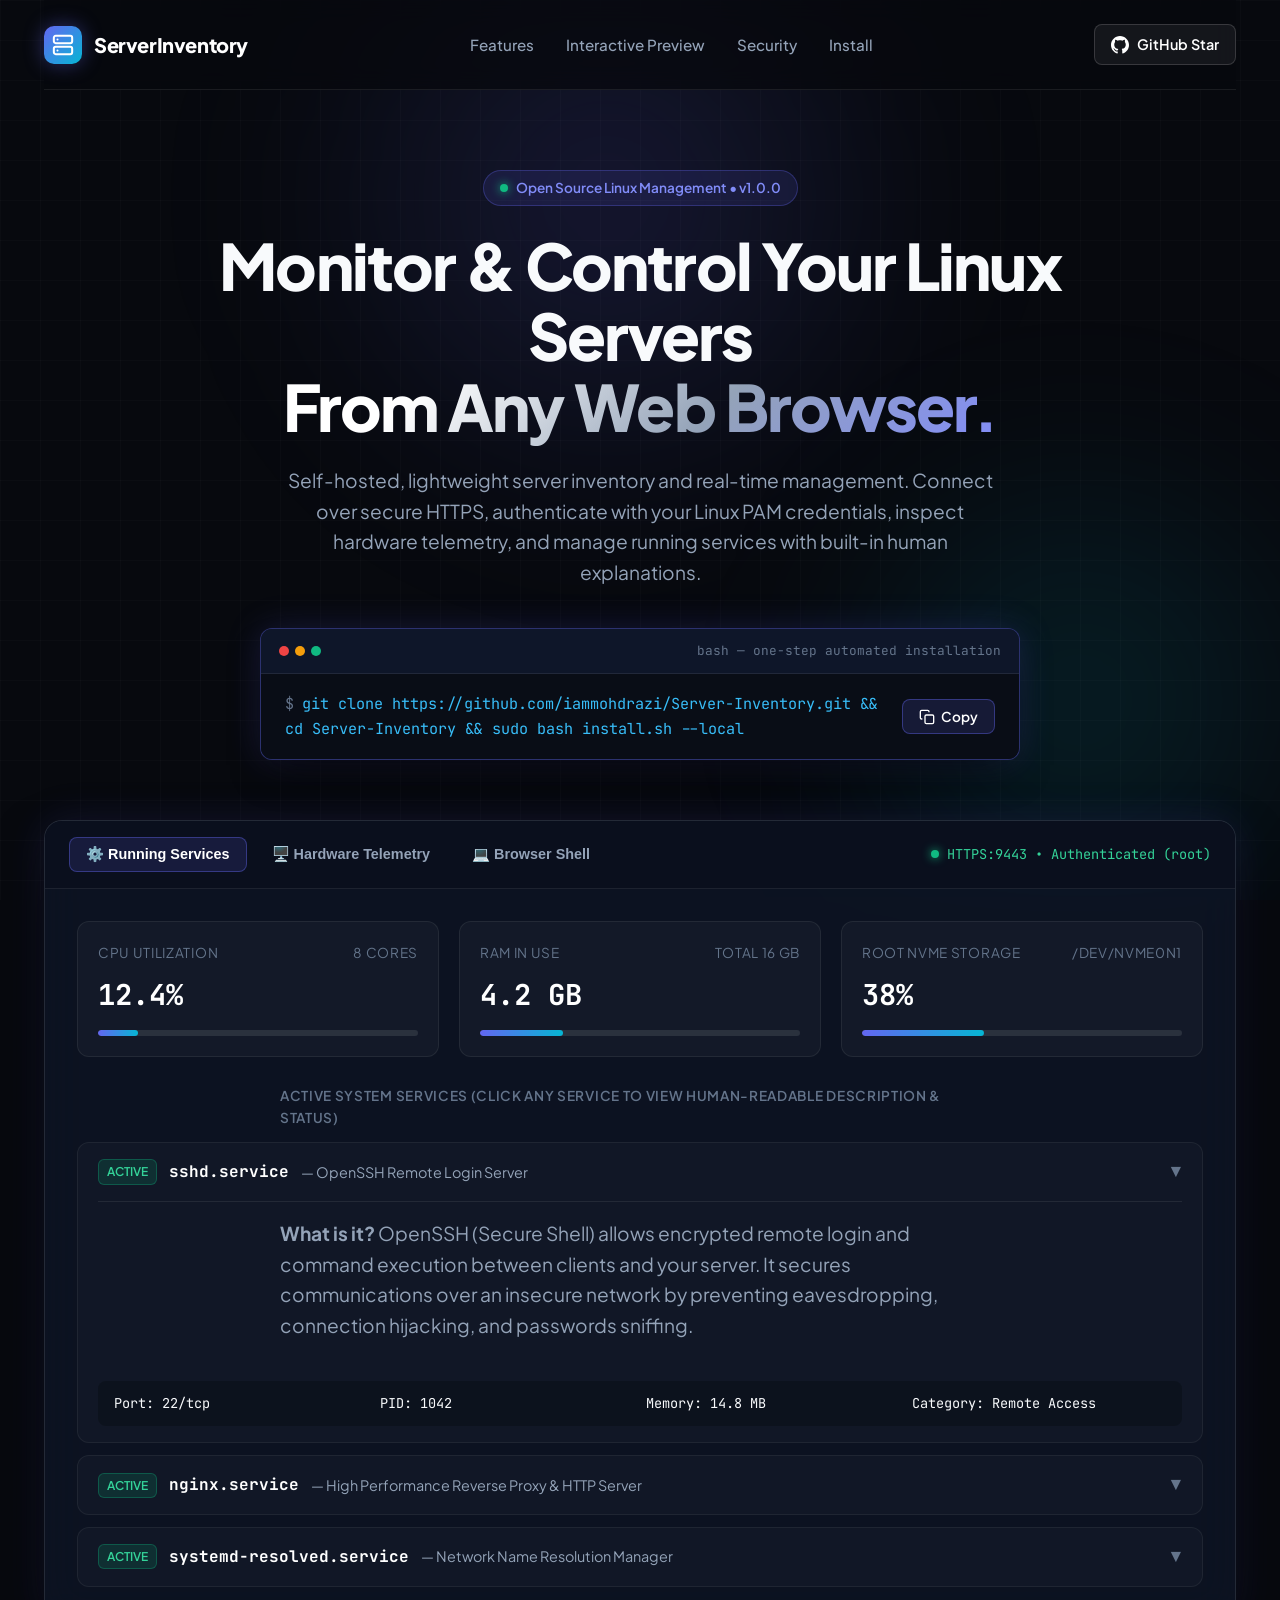
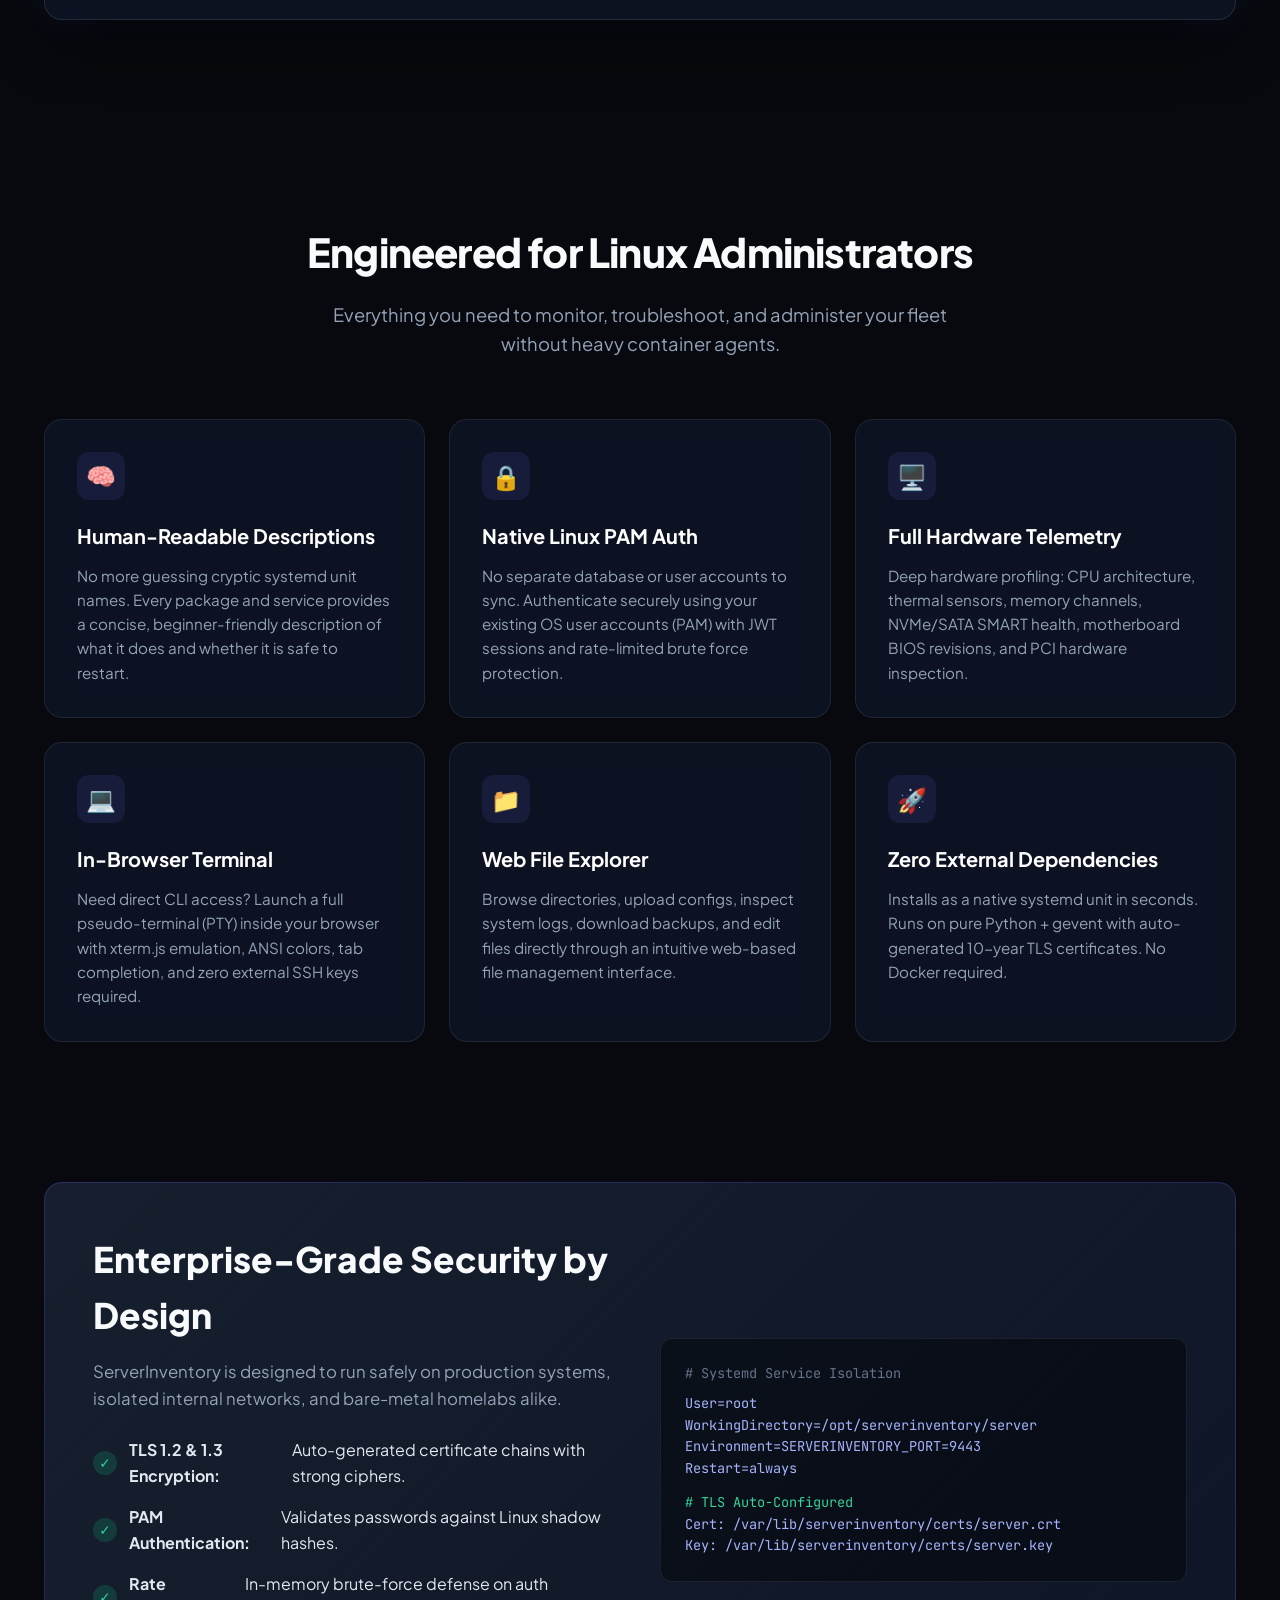
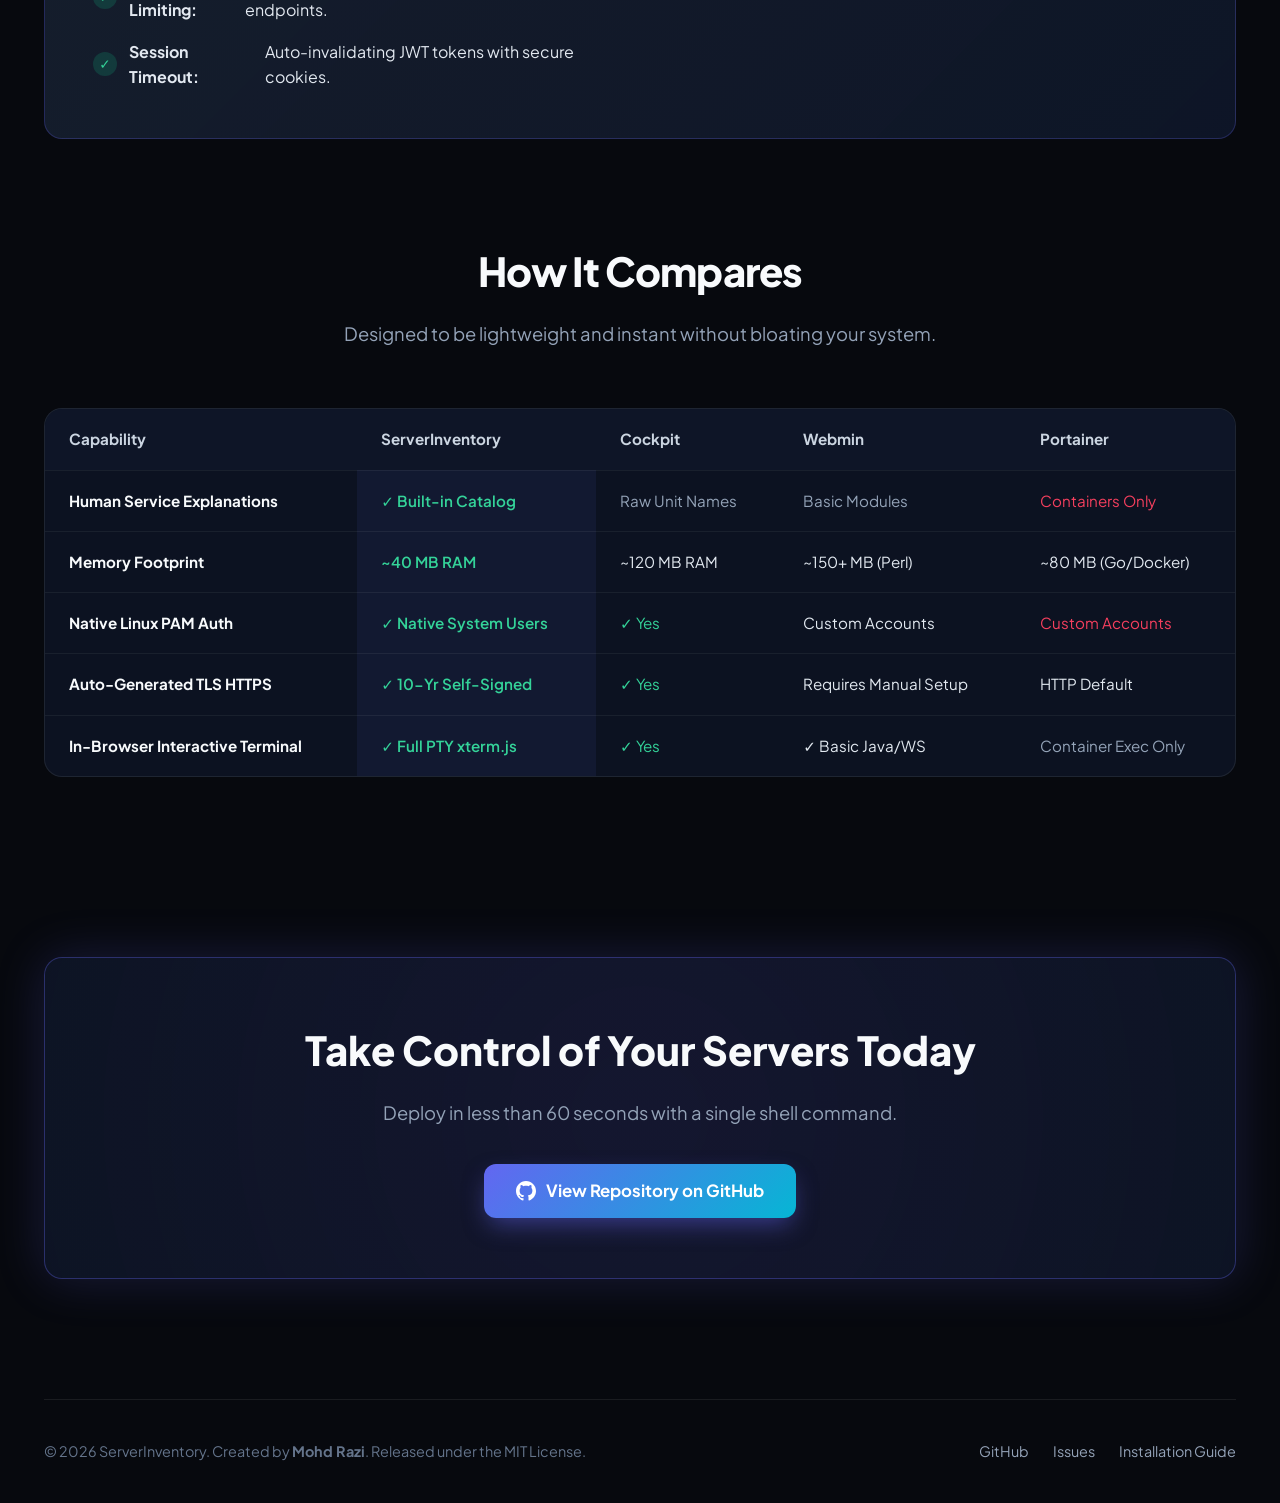
==== docs/index.html @ f26a41cb "feat: add premium GitHub Pages landing page in docs/" ====
<!DOCTYPE html>
<html lang="en">
<head>
    <meta charset="UTF-8">
    <meta name="viewport" content="width=device-width, initial-scale=1.0">
    <title>ServerInventory — Modern Linux Server Management & Telemetry</title>
    <meta name="description" content="A lightweight, self-hosted Linux management dashboard with HTTPS, PAM authentication, human-readable service descriptions, hardware telemetry, and web terminal.">
    
    <!-- Google Fonts -->
    <link rel="preconnect" href="https://fonts.googleapis.com">
    <link rel="preconnect" href="https://fonts.gstatic.com" crossorigin>
    <link href="https://fonts.googleapis.com/css2?family=JetBrains+Mono:wght@400;500;600&family=Plus+Jakarta+Sans:wght@400;500;600;700;800&display=swap" rel="stylesheet">

    <style>
        :root {
            --bg-dark: #07090e;
            --bg-card: rgba(15, 23, 42, 0.7);
            --bg-card-hover: rgba(30, 41, 59, 0.85);
            --border-glow: rgba(99, 102, 241, 0.25);
            --border-subtle: rgba(255, 255, 255, 0.08);
            --primary: #6366f1;
            --primary-light: #818cf8;
            --secondary: #06b6d4;
            --accent: #a855f7;
            --emerald: #10b981;
            --amber: #f59e0b;
            --rose: #f43f5e;
            --text-main: #f8fafc;
            --text-muted: #94a3b8;
            --text-dim: #64748b;
            --radius-lg: 18px;
            --radius-md: 12px;
            --radius-sm: 8px;
            --font-sans: 'Plus Jakarta Sans', system-ui, -apple-system, sans-serif;
            --font-mono: 'JetBrains Mono', monospace;
        }

        * {
            box-sizing: border-box;
            margin: 0;
            padding: 0;
        }

        body {
            background-color: var(--bg-dark);
            color: var(--text-main);
            font-family: var(--font-sans);
            line-height: 1.6;
            overflow-x: hidden;
            selection-background-color: var(--primary);
            selection-color: #fff;
        }

        /* Ambient Glow & Background Grid */
        .ambient-glow {
            position: fixed;
            top: 0;
            left: 0;
            right: 0;
            bottom: 0;
            pointer-events: none;
            z-index: 0;
            overflow: hidden;
        }

        .glow-orb-1 {
            position: absolute;
            top: -150px;
            left: 20%;
            width: 700px;
            height: 700px;
            background: radial-gradient(circle, rgba(99, 102, 241, 0.18) 0%, rgba(99, 102, 241, 0) 70%);
            border-radius: 50%;
            filter: blur(80px);
            animation: pulse-slow 8s infinite alternate ease-in-out;
        }

        .glow-orb-2 {
            position: absolute;
            top: 400px;
            right: -100px;
            width: 600px;
            height: 600px;
            background: radial-gradient(circle, rgba(6, 182, 212, 0.14) 0%, rgba(6, 182, 212, 0) 70%);
            border-radius: 50%;
            filter: blur(80px);
        }

        .grid-overlay {
            position: fixed;
            top: 0;
            left: 0;
            width: 100%;
            height: 100%;
            background-image: 
                linear-gradient(to right, rgba(255, 255, 255, 0.02) 1px, transparent 1px),
                linear-gradient(to bottom, rgba(255, 255, 255, 0.02) 1px, transparent 1px);
            background-size: 40px 40px;
            pointer-events: none;
            z-index: 0;
        }

        @keyframes pulse-slow {
            0% { transform: scale(1) translate(0, 0); opacity: 0.8; }
            100% { transform: scale(1.15) translate(30px, 40px); opacity: 1; }
        }

        /* Layout Container */
        .container {
            max-width: 1240px;
            margin: 0 auto;
            padding: 0 24px;
            position: relative;
            z-index: 1;
        }

        /* Navigation */
        .navbar {
            padding: 24px 0;
            display: flex;
            align-items: center;
            justify-content: space-between;
            border-bottom: 1px solid var(--border-subtle);
            backdrop-filter: blur(12px);
            position: sticky;
            top: 0;
            z-index: 100;
            background: rgba(7, 9, 14, 0.75);
        }

        .logo {
            display: flex;
            align-items: center;
            gap: 12px;
            text-decoration: none;
            color: #fff;
            font-weight: 800;
            font-size: 1.25rem;
            letter-spacing: -0.02em;
        }

        .logo-icon {
            width: 38px;
            height: 38px;
            background: linear-gradient(135deg, var(--primary), var(--secondary));
            border-radius: 10px;
            display: flex;
            align-items: center;
            justify-content: center;
            box-shadow: 0 0 20px rgba(99, 102, 241, 0.4);
        }

        .nav-links {
            display: flex;
            align-items: center;
            gap: 32px;
            list-style: none;
        }

        .nav-link {
            color: var(--text-muted);
            text-decoration: none;
            font-size: 0.95rem;
            font-weight: 500;
            transition: color 0.2s;
        }

        .nav-link:hover {
            color: #fff;
        }

        .nav-cta {
            display: flex;
            align-items: center;
            gap: 12px;
        }

        .btn-github {
            display: inline-flex;
            align-items: center;
            gap: 8px;
            background: rgba(255, 255, 255, 0.06);
            border: 1px solid rgba(255, 255, 255, 0.15);
            color: #fff;
            padding: 8px 16px;
            border-radius: var(--radius-sm);
            text-decoration: none;
            font-size: 0.9rem;
            font-weight: 600;
            transition: all 0.2s;
        }

        .btn-github:hover {
            background: rgba(255, 255, 255, 0.12);
            border-color: rgba(255, 255, 255, 0.3);
            transform: translateY(-1px);
        }

        /* Hero Section */
        .hero {
            padding: 80px 0 60px;
            text-align: center;
        }

        .badge-pill {
            display: inline-flex;
            align-items: center;
            gap: 8px;
            padding: 6px 16px;
            border-radius: 999px;
            background: rgba(99, 102, 241, 0.12);
            border: 1px solid rgba(99, 102, 241, 0.3);
            color: var(--primary-light);
            font-size: 0.85rem;
            font-weight: 600;
            margin-bottom: 24px;
        }

        .badge-dot {
            width: 8px;
            height: 8px;
            border-radius: 50%;
            background: var(--emerald);
            box-shadow: 0 0 10px var(--emerald);
            animation: pulse-dot 2s infinite;
        }

        @keyframes pulse-dot {
            0%, 100% { opacity: 1; transform: scale(1); }
            50% { opacity: 0.4; transform: scale(0.85); }
        }

        .hero h1 {
            font-size: clamp(2.5rem, 5vw, 4.25rem);
            font-weight: 800;
            line-height: 1.1;
            letter-spacing: -0.03em;
            margin-bottom: 24px;
            max-width: 900px;
            margin-left: auto;
            margin-right: auto;
        }

        .text-gradient {
            background: linear-gradient(135deg, #fff 20%, #94a3b8 60%, var(--primary-light) 100%);
            -webkit-background-clip: text;
            -webkit-text-fill-color: transparent;
        }

        .hero p {
            font-size: 1.2rem;
            color: var(--text-muted);
            max-width: 720px;
            margin: 0 auto 40px;
            font-weight: 400;
        }

        /* Quick Install Terminal Box */
        .install-box {
            max-width: 760px;
            margin: 0 auto 60px;
            background: #0f172a;
            border: 1px solid rgba(99, 102, 241, 0.35);
            border-radius: var(--radius-md);
            box-shadow: 0 20px 40px -15px rgba(0, 0, 0, 0.7), 0 0 35px rgba(99, 102, 241, 0.2);
            overflow: hidden;
            text-align: left;
        }

        .install-box-header {
            background: rgba(15, 23, 42, 0.9);
            padding: 12px 18px;
            display: flex;
            align-items: center;
            justify-content: space-between;
            border-bottom: 1px solid rgba(255, 255, 255, 0.08);
        }

        .terminal-dots {
            display: flex;
            gap: 6px;
        }

        .terminal-dot {
            width: 10px;
            height: 10px;
            border-radius: 50%;
        }

        .dot-red { background: #ef4444; }
        .dot-yellow { background: #f59e0b; }
        .dot-green { background: #10b981; }

        .terminal-title {
            font-family: var(--font-mono);
            font-size: 0.8rem;
            color: var(--text-dim);
        }

        .install-content {
            padding: 18px 24px;
            display: flex;
            align-items: center;
            justify-content: space-between;
            font-family: var(--font-mono);
            font-size: 0.95rem;
            background: #090d16;
            gap: 16px;
        }

        .command-text {
            color: #38bdf8;
            word-break: break-all;
        }

        .command-text span {
            color: var(--text-dim);
            user-select: none;
            margin-right: 8px;
        }

        .btn-copy {
            background: rgba(99, 102, 241, 0.15);
            border: 1px solid rgba(99, 102, 241, 0.4);
            color: #fff;
            padding: 8px 16px;
            border-radius: var(--radius-sm);
            font-family: var(--font-sans);
            font-size: 0.85rem;
            font-weight: 600;
            cursor: pointer;
            transition: all 0.2s;
            display: flex;
            align-items: center;
            gap: 6px;
            white-space: nowrap;
        }

        .btn-copy:hover {
            background: var(--primary);
            box-shadow: 0 0 15px rgba(99, 102, 241, 0.5);
        }

        /* Interactive Dashboard Preview */
        .preview-wrapper {
            margin: 20px auto 100px;
            background: rgba(15, 23, 42, 0.7);
            border: 1px solid rgba(255, 255, 255, 0.1);
            border-radius: var(--radius-lg);
            overflow: hidden;
            box-shadow: 0 25px 60px -12px rgba(0, 0, 0, 0.8), 0 0 40px rgba(99, 102, 241, 0.15);
            backdrop-filter: blur(20px);
        }

        .preview-topbar {
            background: rgba(10, 15, 29, 0.9);
            padding: 16px 24px;
            display: flex;
            align-items: center;
            justify-content: space-between;
            border-bottom: 1px solid rgba(255, 255, 255, 0.08);
            flex-wrap: wrap;
            gap: 16px;
        }

        .preview-tabs {
            display: flex;
            gap: 8px;
        }

        .preview-tab {
            padding: 8px 16px;
            border-radius: var(--radius-sm);
            background: transparent;
            border: 1px solid transparent;
            color: var(--text-muted);
            font-size: 0.9rem;
            font-weight: 600;
            cursor: pointer;
            transition: all 0.2s;
            display: flex;
            align-items: center;
            gap: 8px;
        }

        .preview-tab.active {
            background: rgba(99, 102, 241, 0.15);
            border-color: rgba(99, 102, 241, 0.4);
            color: #fff;
        }

        .preview-tab:hover:not(.active) {
            color: #fff;
            background: rgba(255, 255, 255, 0.04);
        }

        .preview-body {
            padding: 32px;
            min-height: 480px;
            text-align: left;
        }

        /* Mockup Cards */
        .stats-grid {
            display: grid;
            grid-template-columns: repeat(auto-fit, minmax(220px, 1fr));
            gap: 20px;
            margin-bottom: 28px;
        }

        .stat-card {
            background: rgba(255, 255, 255, 0.03);
            border: 1px solid rgba(255, 255, 255, 0.07);
            border-radius: var(--radius-md);
            padding: 20px;
            transition: transform 0.2s;
        }

        .stat-card:hover {
            border-color: rgba(99, 102, 241, 0.3);
            transform: translateY(-2px);
        }

        .stat-label {
            font-size: 0.85rem;
            color: var(--text-dim);
            text-transform: uppercase;
            letter-spacing: 0.05em;
            margin-bottom: 8px;
            display: flex;
            justify-content: space-between;
        }

        .stat-value {
            font-size: 1.8rem;
            font-weight: 700;
            color: #fff;
            font-family: var(--font-mono);
        }

        .stat-bar {
            height: 6px;
            background: rgba(255, 255, 255, 0.1);
            border-radius: 999px;
            margin-top: 12px;
            overflow: hidden;
        }

        .stat-bar-fill {
            height: 100%;
            border-radius: 999px;
            background: linear-gradient(90deg, var(--primary), var(--secondary));
        }

        /* Mockup Service Item */
        .service-list {
            display: flex;
            flex-direction: column;
            gap: 12px;
        }

        .service-item {
            background: rgba(255, 255, 255, 0.025);
            border: 1px solid rgba(255, 255, 255, 0.06);
            border-radius: var(--radius-md);
            padding: 16px 20px;
            cursor: pointer;
            transition: all 0.2s ease;
        }

        .service-item:hover {
            background: rgba(255, 255, 255, 0.05);
            border-color: rgba(99, 102, 241, 0.3);
        }

        .service-header {
            display: flex;
            align-items: center;
            justify-content: space-between;
        }

        .service-left {
            display: flex;
            align-items: center;
            gap: 12px;
        }

        .service-badge-running {
            background: rgba(16, 185, 129, 0.15);
            color: #34d399;
            border: 1px solid rgba(16, 185, 129, 0.3);
            padding: 2px 8px;
            border-radius: 6px;
            font-size: 0.75rem;
            font-weight: 600;
            text-transform: uppercase;
        }

        .service-name {
            font-weight: 700;
            font-size: 1rem;
            font-family: var(--font-mono);
            color: #fff;
        }

        .service-desc-brief {
            color: var(--text-muted);
            font-size: 0.9rem;
        }

        .service-dropdown {
            margin-top: 16px;
            padding-top: 16px;
            border-top: 1px solid rgba(255, 255, 255, 0.08);
            display: none;
            animation: fadeIn 0.2s ease-in-out;
        }

        .service-item.open .service-dropdown {
            display: block;
        }

        .service-desc-full {
            font-size: 0.95rem;
            color: #cbd5e1;
            margin-bottom: 12px;
            line-height: 1.6;
        }

        .service-meta-grid {
            display: grid;
            grid-template-columns: repeat(auto-fit, minmax(180px, 1fr));
            gap: 12px;
            background: rgba(0, 0, 0, 0.25);
            padding: 12px 16px;
            border-radius: var(--radius-sm);
            font-family: var(--font-mono);
            font-size: 0.85rem;
        }

        @keyframes fadeIn {
            from { opacity: 0; transform: translateY(-4px); }
            to { opacity: 1; transform: translateY(0); }
        }

        /* Features Grid */
        .features {
            padding: 40px 0 100px;
        }

        .section-header {
            text-align: center;
            margin-bottom: 60px;
        }

        .section-header h2 {
            font-size: 2.5rem;
            font-weight: 800;
            letter-spacing: -0.02em;
            margin-bottom: 16px;
        }

        .section-header p {
            color: var(--text-muted);
            font-size: 1.15rem;
            max-width: 640px;
            margin: 0 auto;
        }

        .feature-grid {
            display: grid;
            grid-template-columns: repeat(auto-fit, minmax(340px, 1fr));
            gap: 24px;
        }

        .feature-card {
            background: var(--bg-card);
            border: 1px solid var(--border-subtle);
            border-radius: var(--radius-lg);
            padding: 32px;
            transition: all 0.3s ease;
            position: relative;
            backdrop-filter: blur(12px);
        }

        .feature-card:hover {
            border-color: var(--border-glow);
            transform: translateY(-4px);
            box-shadow: 0 15px 35px -10px rgba(99, 102, 241, 0.2);
        }

        .feature-icon {
            width: 48px;
            height: 48px;
            border-radius: var(--radius-md);
            background: rgba(99, 102, 241, 0.12);
            color: var(--primary-light);
            display: flex;
            align-items: center;
            justify-content: center;
            margin-bottom: 20px;
            font-size: 1.5rem;
        }

        .feature-card h3 {
            font-size: 1.25rem;
            font-weight: 700;
            margin-bottom: 12px;
            color: #fff;
        }

        .feature-card p {
            color: var(--text-muted);
            font-size: 0.95rem;
            line-height: 1.6;
        }

        /* Security Pillar Banner */
        .security-banner {
            margin: 40px 0 100px;
            background: linear-gradient(135deg, rgba(30, 41, 59, 0.7), rgba(15, 23, 42, 0.9));
            border: 1px solid rgba(99, 102, 241, 0.25);
            border-radius: var(--radius-lg);
            padding: 48px;
            display: grid;
            grid-template-columns: 1fr 1fr;
            gap: 40px;
            align-items: center;
        }

        @media (max-width: 900px) {
            .security-banner {
                grid-template-columns: 1fr;
            }
        }

        .security-checklist {
            list-style: none;
            display: flex;
            flex-direction: column;
            gap: 16px;
        }

        .security-checklist li {
            display: flex;
            align-items: center;
            gap: 12px;
            font-size: 1rem;
            color: #e2e8f0;
        }

        .check-badge {
            width: 24px;
            height: 24px;
            border-radius: 50%;
            background: rgba(16, 185, 129, 0.2);
            color: #34d399;
            display: flex;
            align-items: center;
            justify-content: center;
            font-size: 0.85rem;
            flex-shrink: 0;
        }

        /* Comparison Section */
        .comparison-table-wrapper {
            margin: 60px 0 100px;
            overflow-x: auto;
            border-radius: var(--radius-lg);
            border: 1px solid var(--border-subtle);
            background: var(--bg-card);
        }

        table.comparison-table {
            width: 100%;
            border-collapse: collapse;
            text-align: left;
        }

        .comparison-table th, .comparison-table td {
            padding: 18px 24px;
            border-bottom: 1px solid rgba(255, 255, 255, 0.06);
            font-size: 0.95rem;
        }

        .comparison-table th {
            background: rgba(15, 23, 42, 0.8);
            color: #cbd5e1;
            font-weight: 700;
        }

        .comparison-table tr:last-child td {
            border-bottom: none;
        }

        .highlight-col {
            background: rgba(99, 102, 241, 0.08);
            color: #fff;
            font-weight: 600;
        }

        /* CTA Section */
        .cta-section {
            padding: 80px 0 120px;
            text-align: center;
            position: relative;
        }

        .cta-card {
            background: radial-gradient(circle at center, rgba(99, 102, 241, 0.15) 0%, rgba(15, 23, 42, 0.8) 100%);
            border: 1px solid rgba(99, 102, 241, 0.35);
            border-radius: var(--radius-lg);
            padding: 60px 40px;
            box-shadow: 0 0 50px rgba(99, 102, 241, 0.2);
        }

        .cta-card h2 {
            font-size: 2.5rem;
            font-weight: 800;
            margin-bottom: 16px;
        }

        .cta-card p {
            color: var(--text-muted);
            font-size: 1.15rem;
            max-width: 600px;
            margin: 0 auto 36px;
        }

        .btn-primary {
            display: inline-flex;
            align-items: center;
            gap: 10px;
            background: linear-gradient(135deg, var(--primary), var(--secondary));
            color: #fff;
            font-weight: 700;
            font-size: 1.05rem;
            padding: 14px 32px;
            border-radius: var(--radius-md);
            text-decoration: none;
            box-shadow: 0 10px 25px -5px rgba(99, 102, 241, 0.5);
            transition: all 0.2s;
        }

        .btn-primary:hover {
            transform: translateY(-2px);
            box-shadow: 0 15px 30px -5px rgba(99, 102, 241, 0.7);
        }

        /* Footer */
        footer {
            border-top: 1px solid var(--border-subtle);
            padding: 40px 0;
            color: var(--text-dim);
            font-size: 0.9rem;
            display: flex;
            justify-content: space-between;
            align-items: center;
            flex-wrap: wrap;
            gap: 16px;
        }

        footer a {
            color: var(--text-muted);
            text-decoration: none;
            transition: color 0.2s;
        }

        footer a:hover {
            color: #fff;
        }
    </style>
</head>
<body>

    <div class="ambient-glow">
        <div class="glow-orb-1"></div>
        <div class="glow-orb-2"></div>
        <div class="grid-overlay"></div>
    </div>

    <div class="container">
        <!-- Navigation -->
        <nav class="navbar">
            <a href="#" class="logo">
                <div class="logo-icon">
                    <svg width="22" height="22" viewBox="0 0 24 24" fill="none" stroke="white" stroke-width="2.2" stroke-linecap="round" stroke-linejoin="round">
                        <rect x="2" y="2" width="20" height="8" rx="2" ry="2"></rect>
                        <rect x="2" y="14" width="20" height="8" rx="2" ry="2"></rect>
                        <line x1="6" y1="6" x2="6.01" y2="6"></line>
                        <line x1="6" y1="18" x2="6.01" y2="18"></line>
                    </svg>
                </div>
                <span>ServerInventory</span>
            </a>

            <ul class="nav-links">
                <li><a href="#features" class="nav-link">Features</a></li>
                <li><a href="#demo" class="nav-link">Interactive Preview</a></li>
                <li><a href="#security" class="nav-link">Security</a></li>
                <li><a href="#installation" class="nav-link">Install</a></li>
            </ul>

            <div class="nav-cta">
                <a href="https://github.com/iammohdrazi/Server-Inventory" target="_blank" class="btn-github">
                    <svg width="18" height="18" viewBox="0 0 24 24" fill="currentColor">
                        <path d="M12 0c-6.626 0-12 5.373-12 12 0 5.302 3.438 9.8 8.207 11.387.599.111.793-.261.793-.577v-2.234c-3.338.726-4.033-1.416-4.033-1.416-.546-1.387-1.333-1.756-1.333-1.756-1.089-.745.083-.729.083-.729 1.205.084 1.839 1.237 1.839 1.237 1.07 1.834 2.807 1.304 3.492.997.107-.775.418-1.305.762-1.604-2.665-.305-5.467-1.334-5.467-5.931 0-1.311.469-2.381 1.236-3.221-.124-.303-.535-1.524.117-3.176 0 0 1.008-.322 3.301 1.23.957-.266 1.983-.399 3.003-.404 1.02.005 2.047.138 3.006.404 2.291-1.552 3.297-1.23 3.297-1.23.653 1.653.242 2.874.118 3.176.77.84 1.235 1.911 1.235 3.221 0 4.609-2.807 5.624-5.479 5.921.43.372.823 1.102.823 2.222v3.293c0 .319.192.694.801.576 4.765-1.589 8.199-6.086 8.199-11.386 0-6.627-5.373-12-12-12z"/>
                    </svg>
                    <span>GitHub Star</span>
                </a>
            </div>
        </nav>

        <!-- Hero -->
        <section class="hero">
            <div class="badge-pill">
                <span class="badge-dot"></span>
                <span>Open Source Linux Management • v1.0.0</span>
            </div>

            <h1>
                Monitor & Control Your Linux Servers <br>
                <span class="text-gradient">From Any Web Browser.</span>
            </h1>

            <p>
                Self-hosted, lightweight server inventory and real-time management. Connect over secure HTTPS, authenticate with your Linux PAM credentials, inspect hardware telemetry, and manage running services with built-in human explanations.
            </p>

            <!-- Quick Copy Terminal -->
            <div class="install-box" id="installation">
                <div class="install-box-header">
                    <div class="terminal-dots">
                        <div class="terminal-dot dot-red"></div>
                        <div class="terminal-dot dot-yellow"></div>
                        <div class="terminal-dot dot-green"></div>
                    </div>
                    <span class="terminal-title">bash — one-step automated installation</span>
                </div>
                <div class="install-content">
                    <div class="command-text" id="installCmd">
                        <span>$</span>git clone https://github.com/iammohdrazi/Server-Inventory.git && cd Server-Inventory && sudo bash install.sh --local
                    </div>
                    <button class="btn-copy" onclick="copyInstallCmd()">
                        <svg width="16" height="16" viewBox="0 0 24 24" fill="none" stroke="currentColor" stroke-width="2">
                            <rect x="9" y="9" width="13" height="13" rx="2" ry="2"></rect>
                            <path d="M5 15H4a2 2 0 0 1-2-2V4a2 2 0 0 1 2-2h9a2 2 0 0 1 2 2v1"></path>
                        </svg>
                        <span id="copyBtnText">Copy</span>
                    </button>
                </div>
            </div>

            <!-- Interactive Live Preview Simulation -->
            <div class="preview-wrapper" id="demo">
                <div class="preview-topbar">
                    <div class="preview-tabs">
                        <button class="preview-tab active" onclick="switchPreviewTab('services')">
                            ⚙️ Running Services
                        </button>
                        <button class="preview-tab" onclick="switchPreviewTab('hardware')">
                            🖥️ Hardware Telemetry
                        </button>
                        <button class="preview-tab" onclick="switchPreviewTab('terminal')">
                            💻 Browser Shell
                        </button>
                    </div>
                    <div style="font-family: var(--font-mono); font-size: 0.85rem; color: #34d399; display: flex; align-items: center; gap: 8px;">
                        <span class="badge-dot"></span> HTTPS:9443 • Authenticated (root)
                    </div>
                </div>

                <div class="preview-body" id="previewContainer">
                    <!-- Stats Bar -->
                    <div class="stats-grid">
                        <div class="stat-card">
                            <div class="stat-label">CPU Utilization <span>8 Cores</span></div>
                            <div class="stat-value">12.4%</div>
                            <div class="stat-bar"><div class="stat-bar-fill" style="width: 12.4%;"></div></div>
                        </div>
                        <div class="stat-card">
                            <div class="stat-label">RAM In Use <span>Total 16 GB</span></div>
                            <div class="stat-value">4.2 GB</div>
                            <div class="stat-bar"><div class="stat-bar-fill" style="width: 26%;"></div></div>
                        </div>
                        <div class="stat-card">
                            <div class="stat-label">Root NVMe Storage <span>/dev/nvme0n1</span></div>
                            <div class="stat-value">38%</div>
                            <div class="stat-bar"><div class="stat-bar-fill" style="width: 38%;"></div></div>
                        </div>
                    </div>

                    <!-- Services Interactive Accordion List -->
                    <p style="font-size: 0.85rem; color: var(--text-dim); margin-bottom: 14px; text-transform: uppercase; letter-spacing: 0.05em; font-weight: 600;">
                        Active System Services (Click any service to view human-readable description & status)
                    </p>

                    <div class="service-list">
                        <!-- Service 1: OpenSSH -->
                        <div class="service-item open" onclick="toggleService(this)">
                            <div class="service-header">
                                <div class="service-left">
                                    <span class="service-badge-running">Active</span>
                                    <span class="service-name">sshd.service</span>
                                    <span class="service-desc-brief">— OpenSSH Remote Login Server</span>
                                </div>
                                <span style="color: var(--text-dim); font-size: 0.85rem;">▼</span>
                            </div>
                            <div class="service-dropdown">
                                <p class="service-desc-full">
                                    <strong>What is it?</strong> OpenSSH (Secure Shell) allows encrypted remote login and command execution between clients and your server. It secures communications over an insecure network by preventing eavesdropping, connection hijacking, and passwords sniffing.
                                </p>
                                <div class="service-meta-grid">
                                    <div><span>Port:</span> 22/tcp</div>
                                    <div><span>PID:</span> 1042</div>
                                    <div><span>Memory:</span> 14.8 MB</div>
                                    <div><span>Category:</span> Remote Access</div>
                                </div>
                            </div>
                        </div>

                        <!-- Service 2: Nginx -->
                        <div class="service-item" onclick="toggleService(this)">
                            <div class="service-header">
                                <div class="service-left">
                                    <span class="service-badge-running">Active</span>
                                    <span class="service-name">nginx.service</span>
                                    <span class="service-desc-brief">— High Performance Reverse Proxy & HTTP Server</span>
                                </div>
                                <span style="color: var(--text-dim); font-size: 0.85rem;">▼</span>
                            </div>
                            <div class="service-dropdown">
                                <p class="service-desc-full">
                                    <strong>What is it?</strong> Nginx is an open-source HTTP web server and reverse proxy known for handling thousands of concurrent connections with low memory usage. It balances traffic and secures backend microservices.
                                </p>
                                <div class="service-meta-grid">
                                    <div><span>Ports:</span> 80, 443/tcp</div>
                                    <div><span>PID:</span> 2490</div>
                                    <div><span>Memory:</span> 48.2 MB</div>
                                    <div><span>Category:</span> Web Server</div>
                                </div>
                            </div>
                        </div>

                        <!-- Service 3: systemd-resolved -->
                        <div class="service-item" onclick="toggleService(this)">
                            <div class="service-header">
                                <div class="service-left">
                                    <span class="service-badge-running">Active</span>
                                    <span class="service-name">systemd-resolved.service</span>
                                    <span class="service-desc-brief">— Network Name Resolution Manager</span>
                                </div>
                                <span style="color: var(--text-dim); font-size: 0.85rem;">▼</span>
                            </div>
                            <div class="service-dropdown">
                                <p class="service-desc-full">
                                    <strong>What is it?</strong> A system service that provides network name resolution to local applications via a D-Bus interface, resolving domain names into IP addresses and caching DNS answers for rapid lookup.
                                </p>
                                <div class="service-meta-grid">
                                    <div><span>Port:</span> 53/udp (127.0.0.53)</div>
                                    <div><span>PID:</span> 632</div>
                                    <div><span>Memory:</span> 19.5 MB</div>
                                    <div><span>Category:</span> Networking / DNS</div>
                                </div>
                            </div>
                        </div>
                    </div>
                </div>
            </div>
        </section>

        <!-- Features Grid -->
        <section class="features" id="features">
            <div class="section-header">
                <h2>Engineered for Linux Administrators</h2>
                <p>Everything you need to monitor, troubleshoot, and administer your fleet without heavy container agents.</p>
            </div>

            <div class="feature-grid">
                <div class="feature-card">
                    <div class="feature-icon">🧠</div>
                    <h3>Human-Readable Descriptions</h3>
                    <p>No more guessing cryptic systemd unit names. Every package and service provides a concise, beginner-friendly description of what it does and whether it is safe to restart.</p>
                </div>

                <div class="feature-card">
                    <div class="feature-icon">🔒</div>
                    <h3>Native Linux PAM Auth</h3>
                    <p>No separate database or user accounts to sync. Authenticate securely using your existing OS user accounts (PAM) with JWT sessions and rate-limited brute force protection.</p>
                </div>

                <div class="feature-card">
                    <div class="feature-icon">🖥️</div>
                    <h3>Full Hardware Telemetry</h3>
                    <p>Deep hardware profiling: CPU architecture, thermal sensors, memory channels, NVMe/SATA SMART health, motherboard BIOS revisions, and PCI hardware inspection.</p>
                </div>

                <div class="feature-card">
                    <div class="feature-icon">💻</div>
                    <h3>In-Browser Terminal</h3>
                    <p>Need direct CLI access? Launch a full pseudo-terminal (PTY) inside your browser with xterm.js emulation, ANSI colors, tab completion, and zero external SSH keys required.</p>
                </div>

                <div class="feature-card">
                    <div class="feature-icon">📁</div>
                    <h3>Web File Explorer</h3>
                    <p>Browse directories, upload configs, inspect system logs, download backups, and edit files directly through an intuitive web-based file management interface.</p>
                </div>

                <div class="feature-card">
                    <div class="feature-icon">🚀</div>
                    <h3>Zero External Dependencies</h3>
                    <p>Installs as a native systemd unit in seconds. Runs on pure Python + gevent with auto-generated 10-year TLS certificates. No Docker required.</p>
                </div>
            </div>
        </section>

        <!-- Security Architecture Banner -->
        <section class="security-banner" id="security">
            <div>
                <h2 style="font-size: 2.2rem; font-weight: 800; margin-bottom: 16px;">Enterprise-Grade Security by Design</h2>
                <p style="color: var(--text-muted); font-size: 1.05rem; margin-bottom: 24px;">
                    ServerInventory is designed to run safely on production systems, isolated internal networks, and bare-metal homelabs alike.
                </p>
                <ul class="security-checklist">
                    <li><span class="check-badge">✓</span> <strong>TLS 1.2 & 1.3 Encryption:</strong> Auto-generated certificate chains with strong ciphers.</li>
                    <li><span class="check-badge">✓</span> <strong>PAM Authentication:</strong> Validates passwords against Linux shadow hashes.</li>
                    <li><span class="check-badge">✓</span> <strong>Rate Limiting:</strong> In-memory brute-force defense on auth endpoints.</li>
                    <li><span class="check-badge">✓</span> <strong>Session Timeout:</strong> Auto-invalidating JWT tokens with secure cookies.</li>
                </ul>
            </div>
            <div>
                <div style="background: rgba(0, 0, 0, 0.4); border: 1px solid rgba(255, 255, 255, 0.08); border-radius: var(--radius-md); padding: 24px; font-family: var(--font-mono); font-size: 0.85rem; color: #a5b4fc;">
                    <div style="color: #64748b; margin-bottom: 8px;"># Systemd Service Isolation</div>
                    <div>User=root</div>
                    <div>WorkingDirectory=/opt/serverinventory/server</div>
                    <div>Environment=SERVERINVENTORY_PORT=9443</div>
                    <div>Restart=always</div>
                    <div style="color: #34d399; margin-top: 12px;"># TLS Auto-Configured</div>
                    <div>Cert: /var/lib/serverinventory/certs/server.crt</div>
                    <div>Key:  /var/lib/serverinventory/certs/server.key</div>
                </div>
            </div>
        </section>

        <!-- Comparison Table -->
        <section>
            <div class="section-header">
                <h2>How It Compares</h2>
                <p>Designed to be lightweight and instant without bloating your system.</p>
            </div>

            <div class="comparison-table-wrapper">
                <table class="comparison-table">
                    <thead>
                        <tr>
                            <th>Capability</th>
                            <th class="highlight-col">ServerInventory</th>
                            <th>Cockpit</th>
                            <th>Webmin</th>
                            <th>Portainer</th>
                        </tr>
                    </thead>
                    <tbody>
                        <tr>
                            <td><strong>Human Service Explanations</strong></td>
                            <td class="highlight-col" style="color: #34d399;">✓ Built-in Catalog</td>
                            <td style="color: #94a3b8;">Raw Unit Names</td>
                            <td style="color: #94a3b8;">Basic Modules</td>
                            <td style="color: #f43f5e;">Containers Only</td>
                        </tr>
                        <tr>
                            <td><strong>Memory Footprint</strong></td>
                            <td class="highlight-col" style="color: #34d399;">~40 MB RAM</td>
                            <td style="color: #e2e8f0;">~120 MB RAM</td>
                            <td style="color: #e2e8f0;">~150+ MB (Perl)</td>
                            <td style="color: #e2e8f0;">~80 MB (Go/Docker)</td>
                        </tr>
                        <tr>
                            <td><strong>Native Linux PAM Auth</strong></td>
                            <td class="highlight-col" style="color: #34d399;">✓ Native System Users</td>
                            <td style="color: #34d399;">✓ Yes</td>
                            <td style="color: #e2e8f0;">Custom Accounts</td>
                            <td style="color: #f43f5e;">Custom Accounts</td>
                        </tr>
                        <tr>
                            <td><strong>Auto-Generated TLS HTTPS</strong></td>
                            <td class="highlight-col" style="color: #34d399;">✓ 10-Yr Self-Signed</td>
                            <td style="color: #34d399;">✓ Yes</td>
                            <td style="color: #e2e8f0;">Requires Manual Setup</td>
                            <td style="color: #e2e8f0;">HTTP Default</td>
                        </tr>
                        <tr>
                            <td><strong>In-Browser Interactive Terminal</strong></td>
                            <td class="highlight-col" style="color: #34d399;">✓ Full PTY xterm.js</td>
                            <td style="color: #34d399;">✓ Yes</td>
                            <td style="color: #e2e8f0;">✓ Basic Java/WS</td>
                            <td style="color: #94a3b8;">Container Exec Only</td>
                        </tr>
                    </tbody>
                </table>
            </div>
        </section>

        <!-- CTA Section -->
        <section class="cta-section">
            <div class="cta-card">
                <h2>Take Control of Your Servers Today</h2>
                <p>Deploy in less than 60 seconds with a single shell command.</p>
                <a href="https://github.com/iammohdrazi/Server-Inventory" target="_blank" class="btn-primary">
                    <svg width="20" height="20" viewBox="0 0 24 24" fill="currentColor">
                        <path d="M12 0c-6.626 0-12 5.373-12 12 0 5.302 3.438 9.8 8.207 11.387.599.111.793-.261.793-.577v-2.234c-3.338.726-4.033-1.416-4.033-1.416-.546-1.387-1.333-1.756-1.333-1.756-1.089-.745.083-.729.083-.729 1.205.084 1.839 1.237 1.839 1.237 1.07 1.834 2.807 1.304 3.492.997.107-.775.418-1.305.762-1.604-2.665-.305-5.467-1.334-5.467-5.931 0-1.311.469-2.381 1.236-3.221-.124-.303-.535-1.524.117-3.176 0 0 1.008-.322 3.301 1.23.957-.266 1.983-.399 3.003-.404 1.02.005 2.047.138 3.006.404 2.291-1.552 3.297-1.23 3.297-1.23.653 1.653.242 2.874.118 3.176.77.84 1.235 1.911 1.235 3.221 0 4.609-2.807 5.624-5.479 5.921.43.372.823 1.102.823 2.222v3.293c0 .319.192.694.801.576 4.765-1.589 8.199-6.086 8.199-11.386 0-6.627-5.373-12-12-12z"/>
                    </svg>
                    <span>View Repository on GitHub</span>
                </a>
            </div>
        </section>

        <!-- Footer -->
        <footer>
            <div>
                © 2026 ServerInventory. Created by <strong>Mohd Razi</strong>. Released under the MIT License.
            </div>
            <div style="display: flex; gap: 24px;">
                <a href="https://github.com/iammohdrazi/Server-Inventory" target="_blank">GitHub</a>
                <a href="https://github.com/iammohdrazi/Server-Inventory/issues" target="_blank">Issues</a>
                <a href="#installation">Installation Guide</a>
            </div>
        </footer>
    </div>

    <!-- Interactive Script -->
    <script>
        function copyInstallCmd() {
            const cmd = "git clone https://github.com/iammohdrazi/Server-Inventory.git && cd Server-Inventory && sudo bash install.sh --local";
            navigator.clipboard.writeText(cmd).then(() => {
                const btnText = document.getElementById('copyBtnText');
                btnText.textContent = "Copied! ✓";
                setTimeout(() => {
                    btnText.textContent = "Copy";
                }, 2500);
            });
        }

        function toggleService(element) {
            element.classList.toggle('open');
        }

        function switchPreviewTab(tab) {
            document.querySelectorAll('.preview-tab').forEach(b => b.classList.remove('active'));
            event.currentTarget.classList.add('active');

            const container = document.getElementById('previewContainer');

            if (tab === 'services') {
                container.innerHTML = `
                    <div class="stats-grid">
                        <div class="stat-card">
                            <div class="stat-label">CPU Utilization <span>8 Cores</span></div>
                            <div class="stat-value">12.4%</div>
                            <div class="stat-bar"><div class="stat-bar-fill" style="width: 12.4%;"></div></div>
                        </div>
                        <div class="stat-card">
                            <div class="stat-label">RAM In Use <span>Total 16 GB</span></div>
                            <div class="stat-value">4.2 GB</div>
                            <div class="stat-bar"><div class="stat-bar-fill" style="width: 26%;"></div></div>
                        </div>
                        <div class="stat-card">
                            <div class="stat-label">Root NVMe Storage <span>/dev/nvme0n1</span></div>
                            <div class="stat-value">38%</div>
                            <div class="stat-bar"><div class="stat-bar-fill" style="width: 38%;"></div></div>
                        </div>
                    </div>
                    <p style="font-size: 0.85rem; color: var(--text-dim); margin-bottom: 14px; text-transform: uppercase; letter-spacing: 0.05em; font-weight: 600;">
                        Active System Services (Click any service to view human-readable description & status)
                    </p>
                    <div class="service-list">
                        <div class="service-item open" onclick="toggleService(this)">
                            <div class="service-header">
                                <div class="service-left">
                                    <span class="service-badge-running">Active</span>
                                    <span class="service-name">sshd.service</span>
                                    <span class="service-desc-brief">— OpenSSH Remote Login Server</span>
                                </div>
                                <span style="color: var(--text-dim); font-size: 0.85rem;">▼</span>
                            </div>
                            <div class="service-dropdown">
                                <p class="service-desc-full">
                                    <strong>What is it?</strong> OpenSSH (Secure Shell) allows encrypted remote login and command execution between clients and your server. It secures communications over an insecure network by preventing eavesdropping, connection hijacking, and passwords sniffing.
                                </p>
                                <div class="service-meta-grid">
                                    <div><span>Port:</span> 22/tcp</div>
                                    <div><span>PID:</span> 1042</div>
                                    <div><span>Memory:</span> 14.8 MB</div>
                                    <div><span>Category:</span> Remote Access</div>
                                </div>
                            </div>
                        </div>
                        <div class="service-item" onclick="toggleService(this)">
                            <div class="service-header">
                                <div class="service-left">
                                    <span class="service-badge-running">Active</span>
                                    <span class="service-name">nginx.service</span>
                                    <span class="service-desc-brief">— High Performance Reverse Proxy & HTTP Server</span>
                                </div>
                                <span style="color: var(--text-dim); font-size: 0.85rem;">▼</span>
                            </div>
                            <div class="service-dropdown">
                                <p class="service-desc-full">
                                    <strong>What is it?</strong> Nginx is an open-source HTTP web server and reverse proxy known for handling thousands of concurrent connections with low memory usage.
                                </p>
                                <div class="service-meta-grid">
                                    <div><span>Ports:</span> 80, 443/tcp</div>
                                    <div><span>PID:</span> 2490</div>
                                    <div><span>Memory:</span> 48.2 MB</div>
                                    <div><span>Category:</span> Web Server</div>
                                </div>
                            </div>
                        </div>
                    </div>
                `;
            } else if (tab === 'hardware') {
                container.innerHTML = `
                    <div class="stats-grid">
                        <div class="stat-card">
                            <div class="stat-label">Processor Model</div>
                            <div class="stat-value" style="font-size: 1.1rem; color: #38bdf8;">AMD Ryzen 7 5800H</div>
                            <p style="font-size: 0.85rem; color: var(--text-muted); margin-top: 8px;">16 Threads • 3.20 GHz (Max 4.4 GHz)</p>
                        </div>
                        <div class="stat-card">
                            <div class="stat-label">Memory Architecture</div>
                            <div class="stat-value" style="font-size: 1.1rem; color: #34d399;">16 GB DDR4-3200</div>
                            <p style="font-size: 0.85rem; color: var(--text-muted); margin-top: 8px;">2x 8GB SODIMM • Dual Channel</p>
                        </div>
                        <div class="stat-card">
                            <div class="stat-label">Motherboard & BIOS</div>
                            <div class="stat-value" style="font-size: 1.1rem; color: #a855f7;">UEFI Rev 1.24</div>
                            <p style="font-size: 0.85rem; color: var(--text-muted); margin-top: 8px;">SecureBoot: Enabled</p>
                        </div>
                    </div>
                    <div style="background: rgba(0,0,0,0.3); border: 1px solid rgba(255,255,255,0.06); border-radius: var(--radius-md); padding: 20px;">
                        <h4 style="color: #fff; margin-bottom: 12px;">Storage Devices & SMART Health</h4>
                        <div style="font-family: var(--font-mono); font-size: 0.85rem; display: flex; flex-direction: column; gap: 8px; color: #94a3b8;">
                            <div style="display: flex; justify-content: space-between; padding: 8px 12px; background: rgba(255,255,255,0.02); border-radius: 6px;">
                                <span>/dev/nvme0n1 (Samsung 980 500GB NVMe)</span>
                                <span style="color: #34d399;">Health: 99% • 34°C • OK</span>
                            </div>
                            <div style="display: flex; justify-content: space-between; padding: 8px 12px; background: rgba(255,255,255,0.02); border-radius: 6px;">
                                <span>/dev/sda (Crucial MX500 1TB SATA SSD)</span>
                                <span style="color: #34d399;">Health: 97% • 31°C • OK</span>
                            </div>
                        </div>
                    </div>
                `;
            } else if (tab === 'terminal') {
                container.innerHTML = `
                    <div style="background: #05070c; border: 1px solid rgba(255,255,255,0.1); border-radius: var(--radius-md); padding: 20px; font-family: var(--font-mono); font-size: 0.9rem; min-height: 280px; color: #38bdf8;">
                        <div style="color: #64748b; margin-bottom: 8px;">Linux Ubuntu 6.8.0-31-generic #31-Ubuntu SMP x86_64</div>
                        <div><span style="color: #34d399;">root@server-01</span>:<span style="color: #818cf8;">~</span># uname -a</div>
                        <div style="color: #cbd5e1;">Linux Ubuntu 6.8.0-31-generic #31-Ubuntu SMP PREEMPT_DYNAMIC x86_64 GNU/Linux</div>
                        <div style="margin-top: 10px;"><span style="color: #34d399;">root@server-01</span>:<span style="color: #818cf8;">~</span># systemctl status serverinventory</div>
                        <div style="color: #34d399;">● serverinventory.service - ServerInventory — Linux Server Management</div>
                        <div style="color: #cbd5e1; padding-left: 14px;">Loaded: loaded (/etc/systemd/system/serverinventory.service; enabled)</div>
                        <div style="color: #cbd5e1; padding-left: 14px;">Active: <span style="color: #34d399; font-weight: bold;">active (running)</span> since Sun 2026-10-11; 4h 12min ago</div>
                        <div style="color: #cbd5e1; padding-left: 14px;">Main PID: 1042 (python)</div>
                        <div style="margin-top: 10px;"><span style="color: #34d399;">root@server-01</span>:<span style="color: #818cf8;">~</span># <span style="display: inline-block; width: 8px; height: 16px; background: #38bdf8; vertical-align: middle; animation: pulse-dot 1s infinite;"></span></div>
                    </div>
                `;
            }
        }
    </script>
</body>
</html>
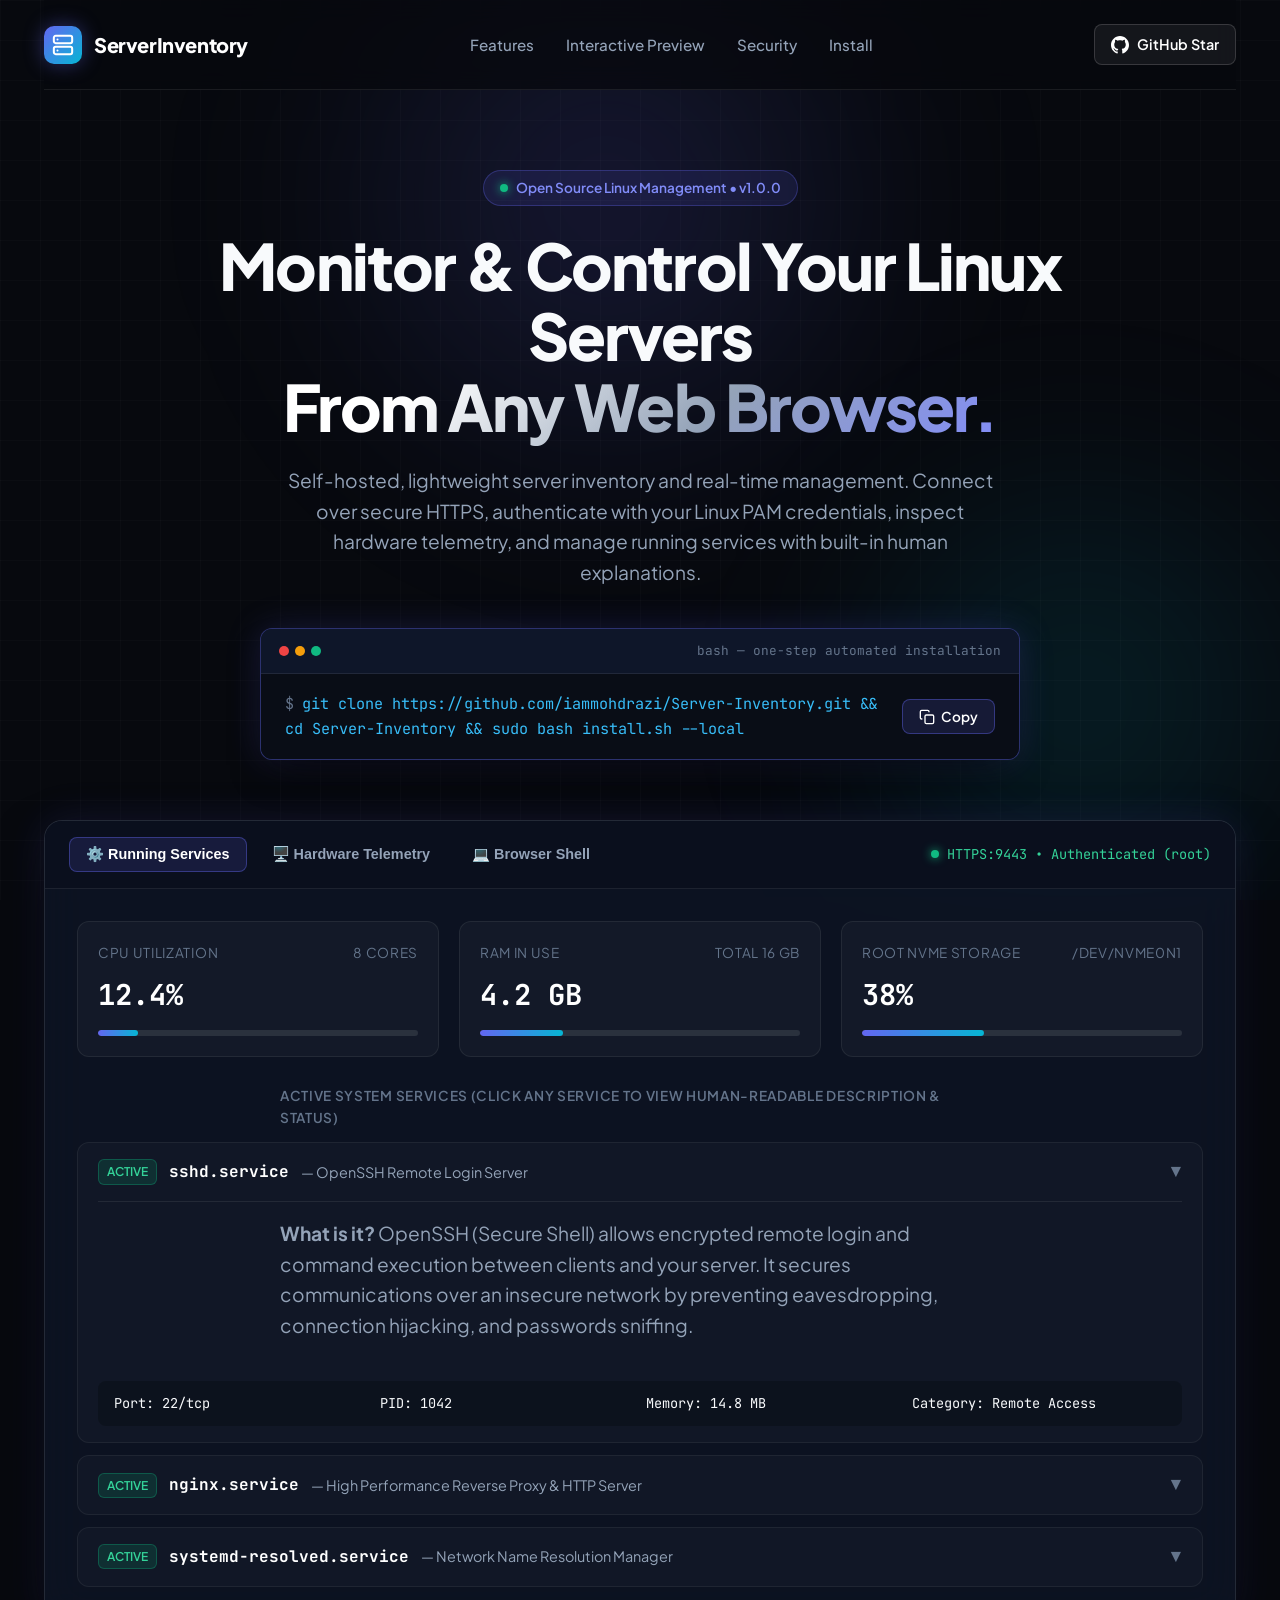
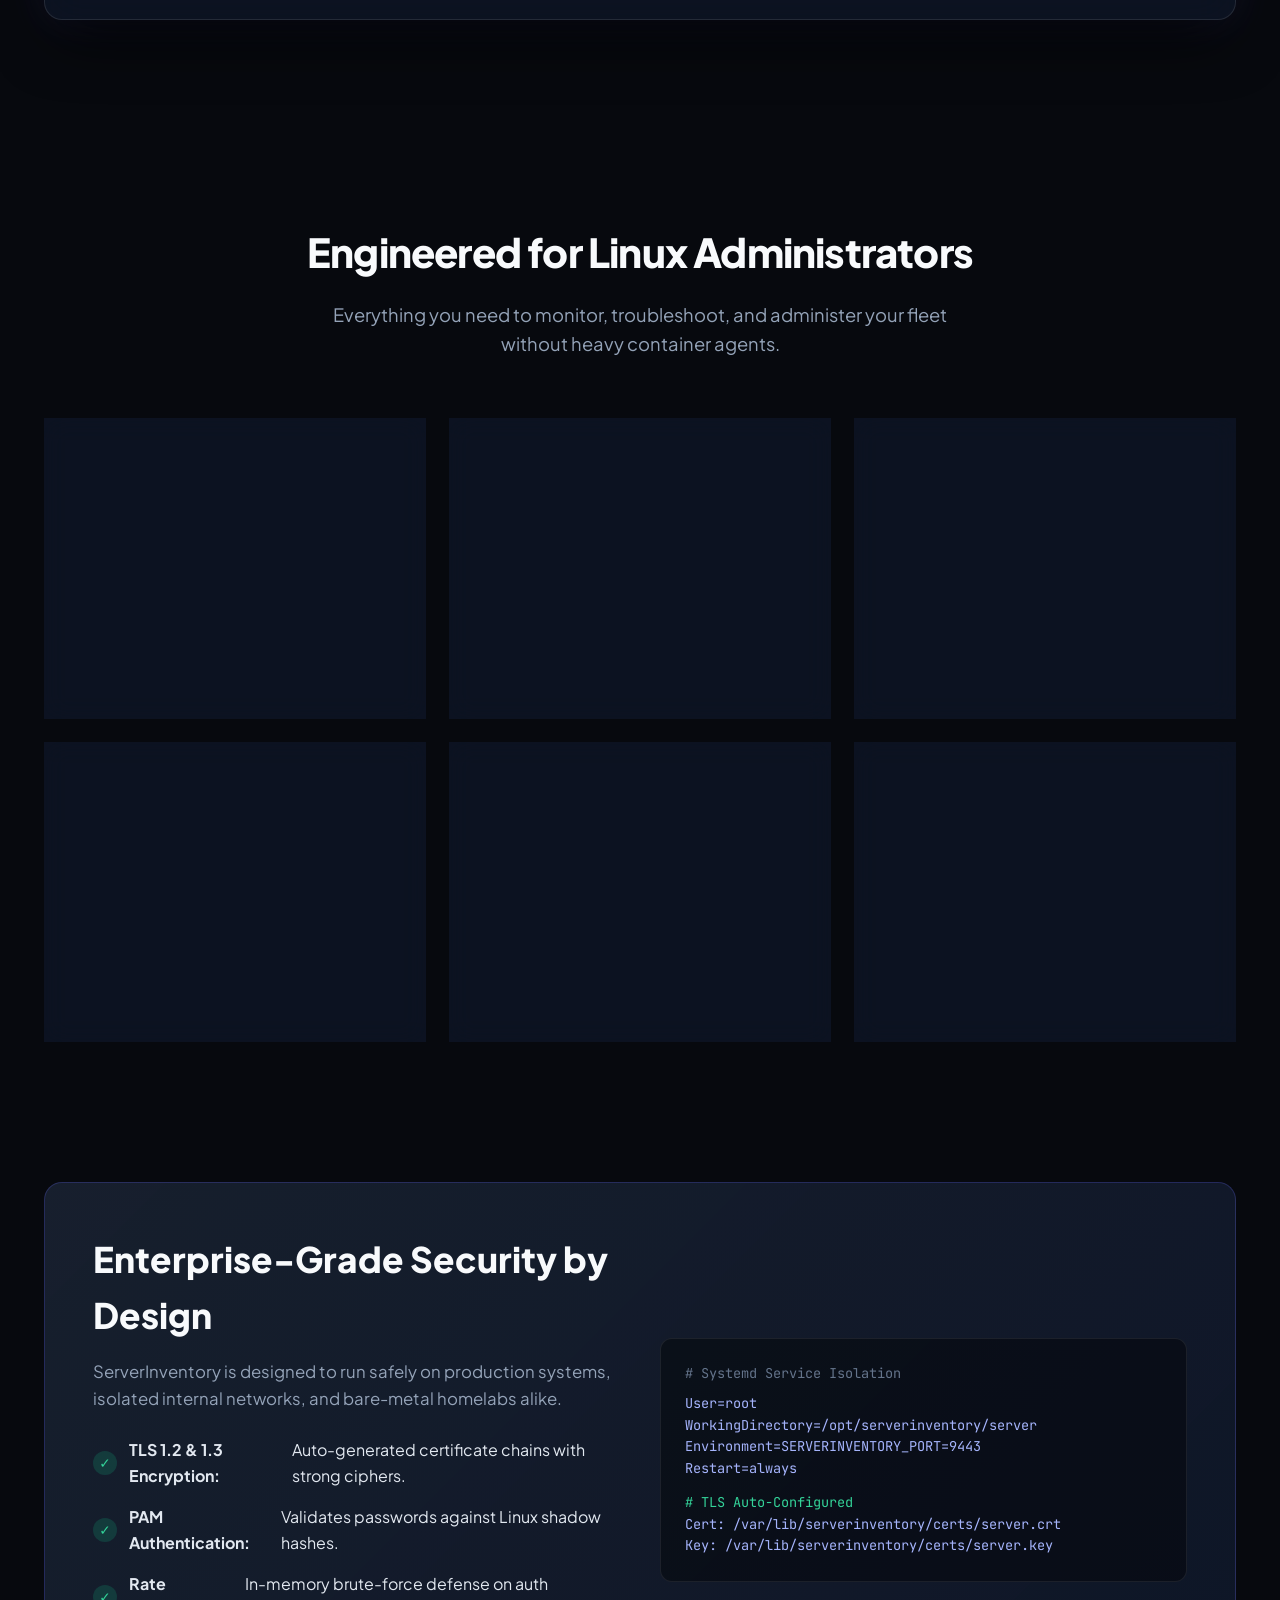
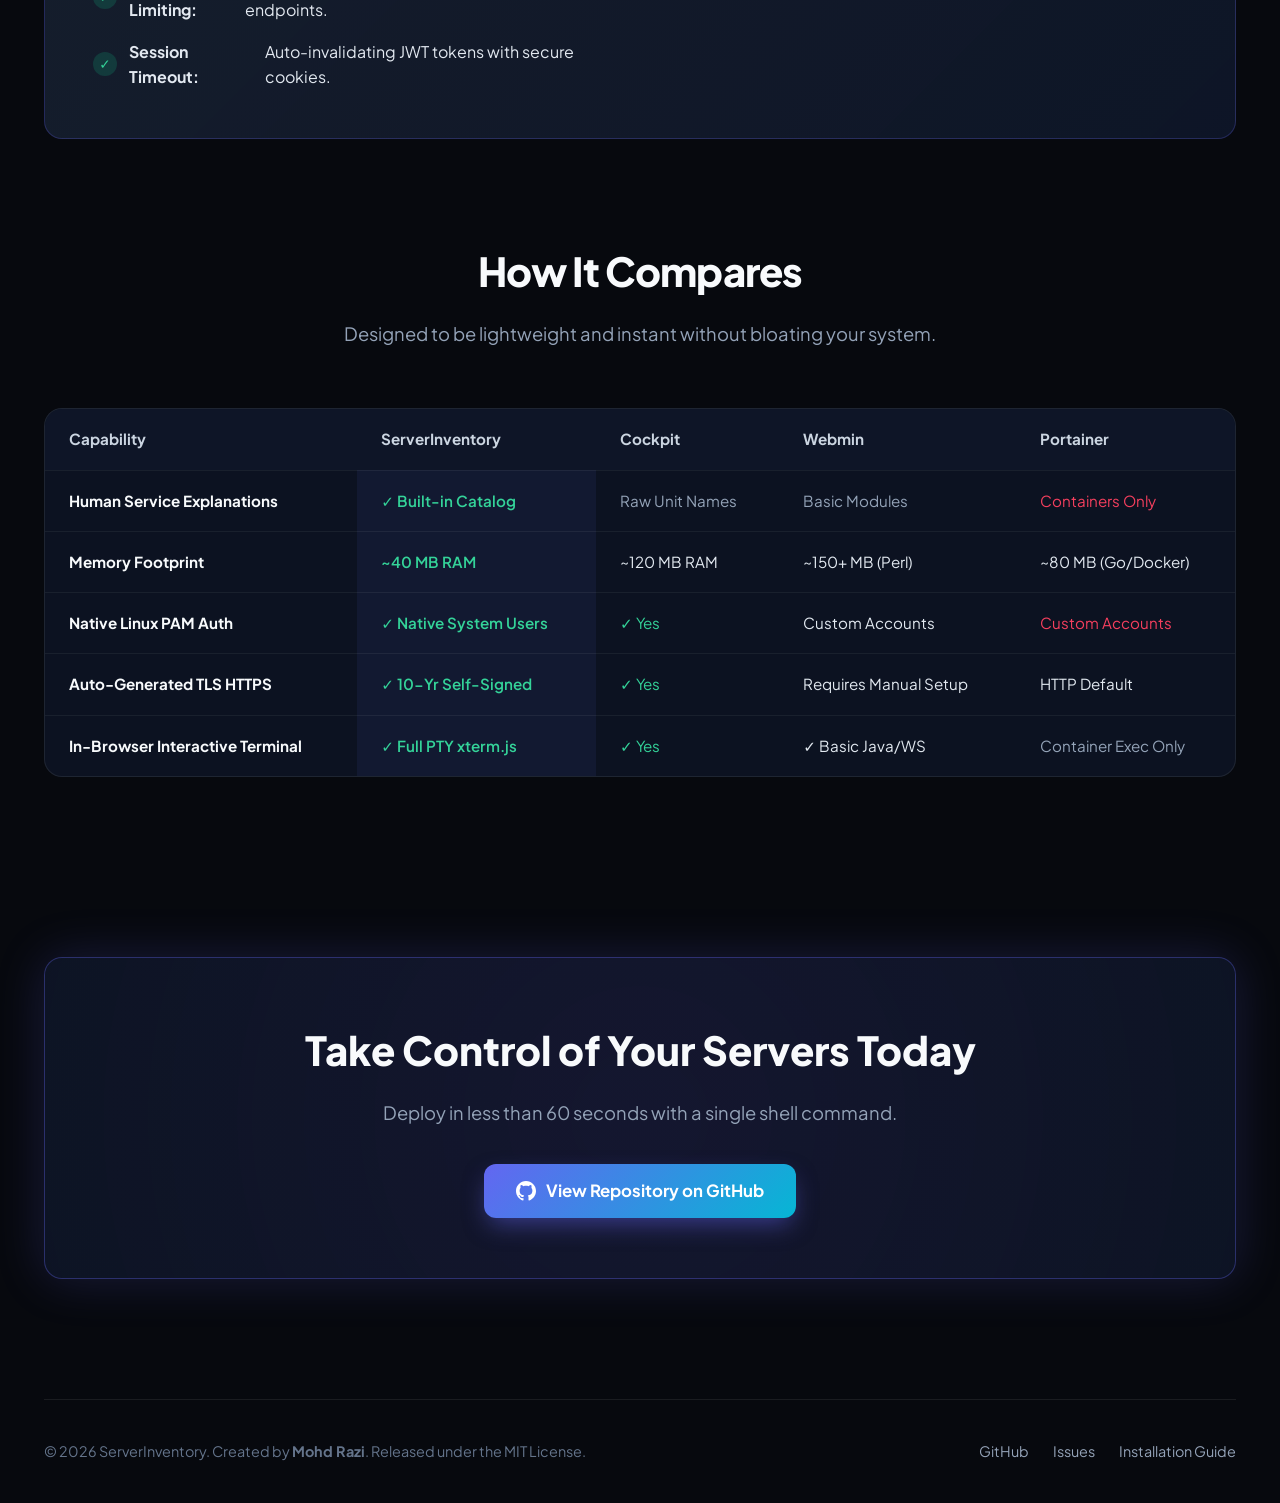
==== commit da8904f4: "chore(seo): add google site verification to docs/index.html" ====
--- a/docs/index.html
+++ b/docs/index.html
@@ -5,6 +5,9 @@
     <meta name="viewport" content="width=device-width, initial-scale=1.0">
     <title>ServerInventory — Modern Linux Server Management & Telemetry</title>
     <meta name="description" content="A lightweight, self-hosted Linux management dashboard with HTTPS, PAM authentication, human-readable service descriptions, hardware telemetry, and web terminal.">
+    <!-- google-site-verification: google7eae8d8bf7bd46be.html -->
+    <meta name="google-site-verification" content="google7eae8d8bf7bd46be.html">
+    <meta name="google-site-verification" content="google7eae8d8bf7bd46be">
     
     <!-- Google Fonts -->
     <link rel="preconnect" href="https://fonts.googleapis.com">
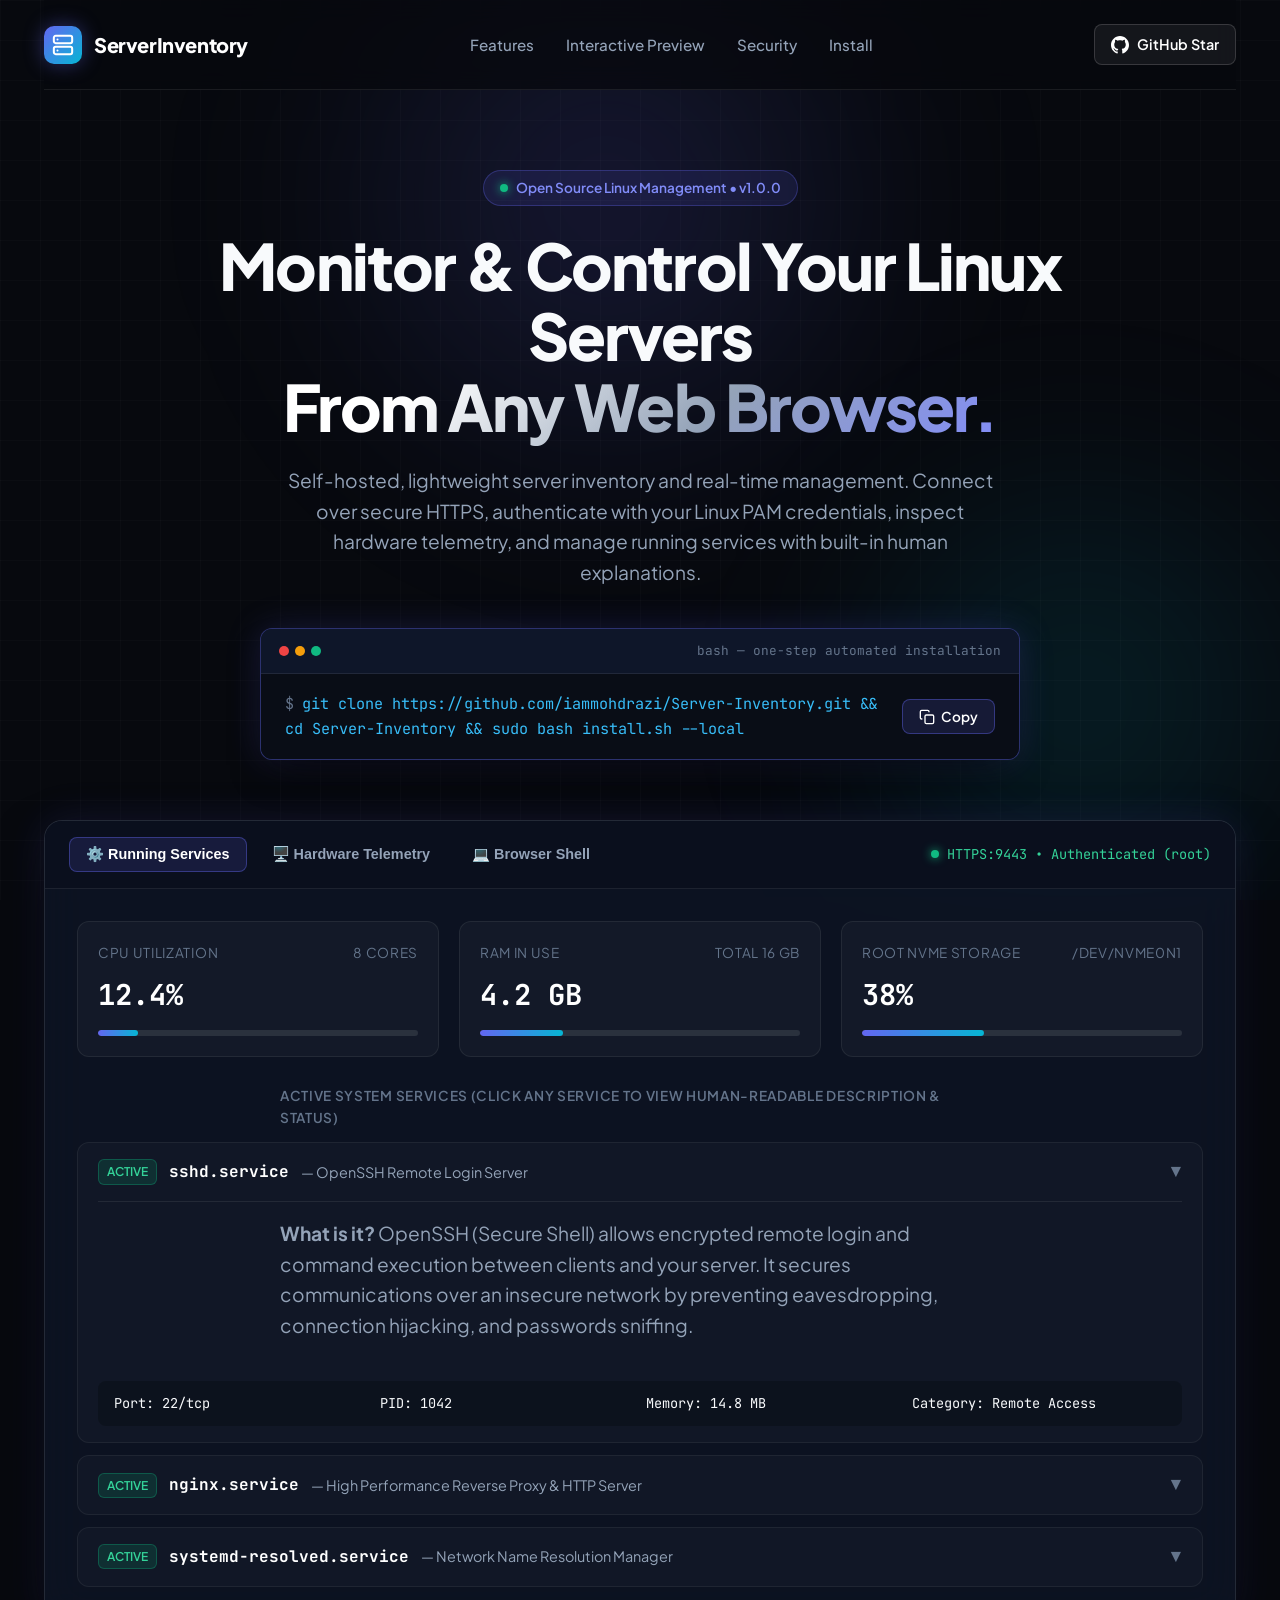
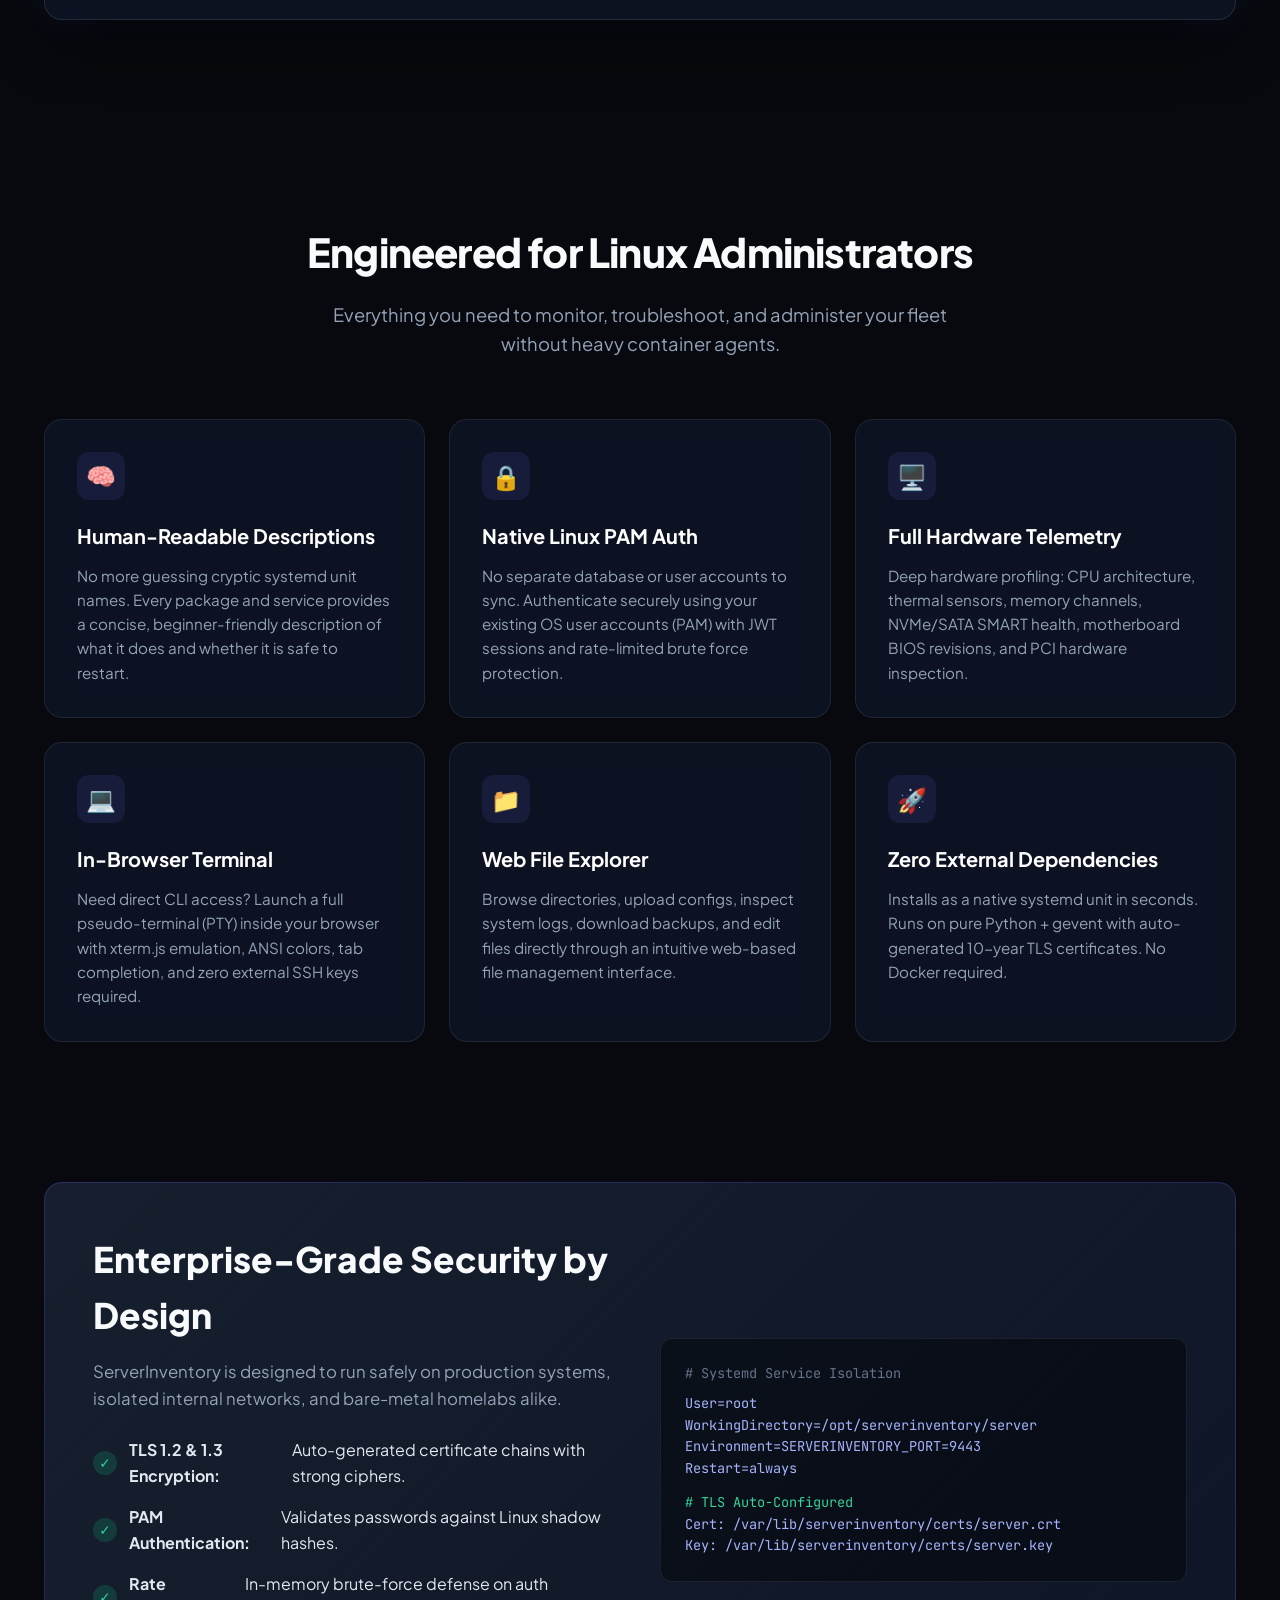
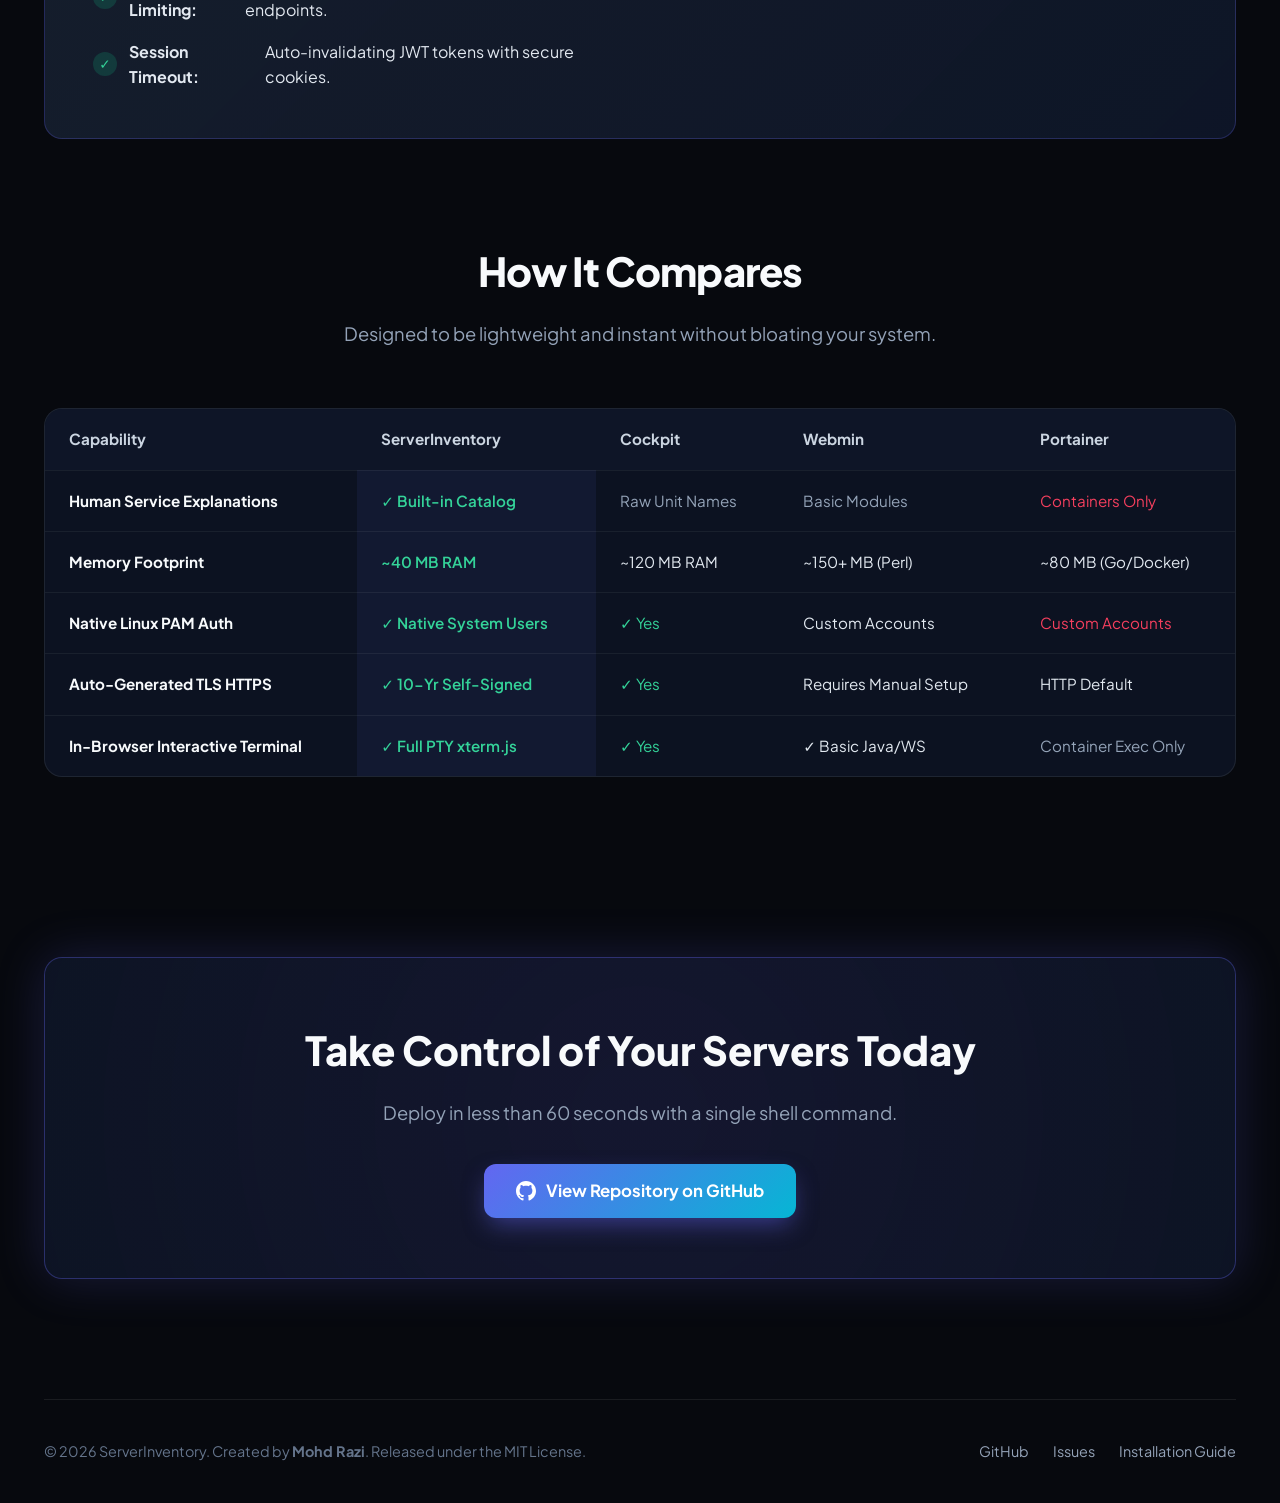
==== commit 9f710f75: "Update Google site verification meta tag Updated Google site verification meta tag with a new value." ====
--- a/docs/index.html
+++ b/docs/index.html
@@ -6,8 +6,7 @@
     <title>ServerInventory — Modern Linux Server Management & Telemetry</title>
     <meta name="description" content="A lightweight, self-hosted Linux management dashboard with HTTPS, PAM authentication, human-readable service descriptions, hardware telemetry, and web terminal.">
     <!-- google-site-verification: google7eae8d8bf7bd46be.html -->
-    <meta name="google-site-verification" content="google7eae8d8bf7bd46be.html">
-    <meta name="google-site-verification" content="google7eae8d8bf7bd46be">
+    <meta name="google-site-verification" content="GI45qku-yTjFEhq5QsrBsaPJLE_lzKrnkUK0fRUv3hc" />
     
     <!-- Google Fonts -->
     <link rel="preconnect" href="https://fonts.googleapis.com">
